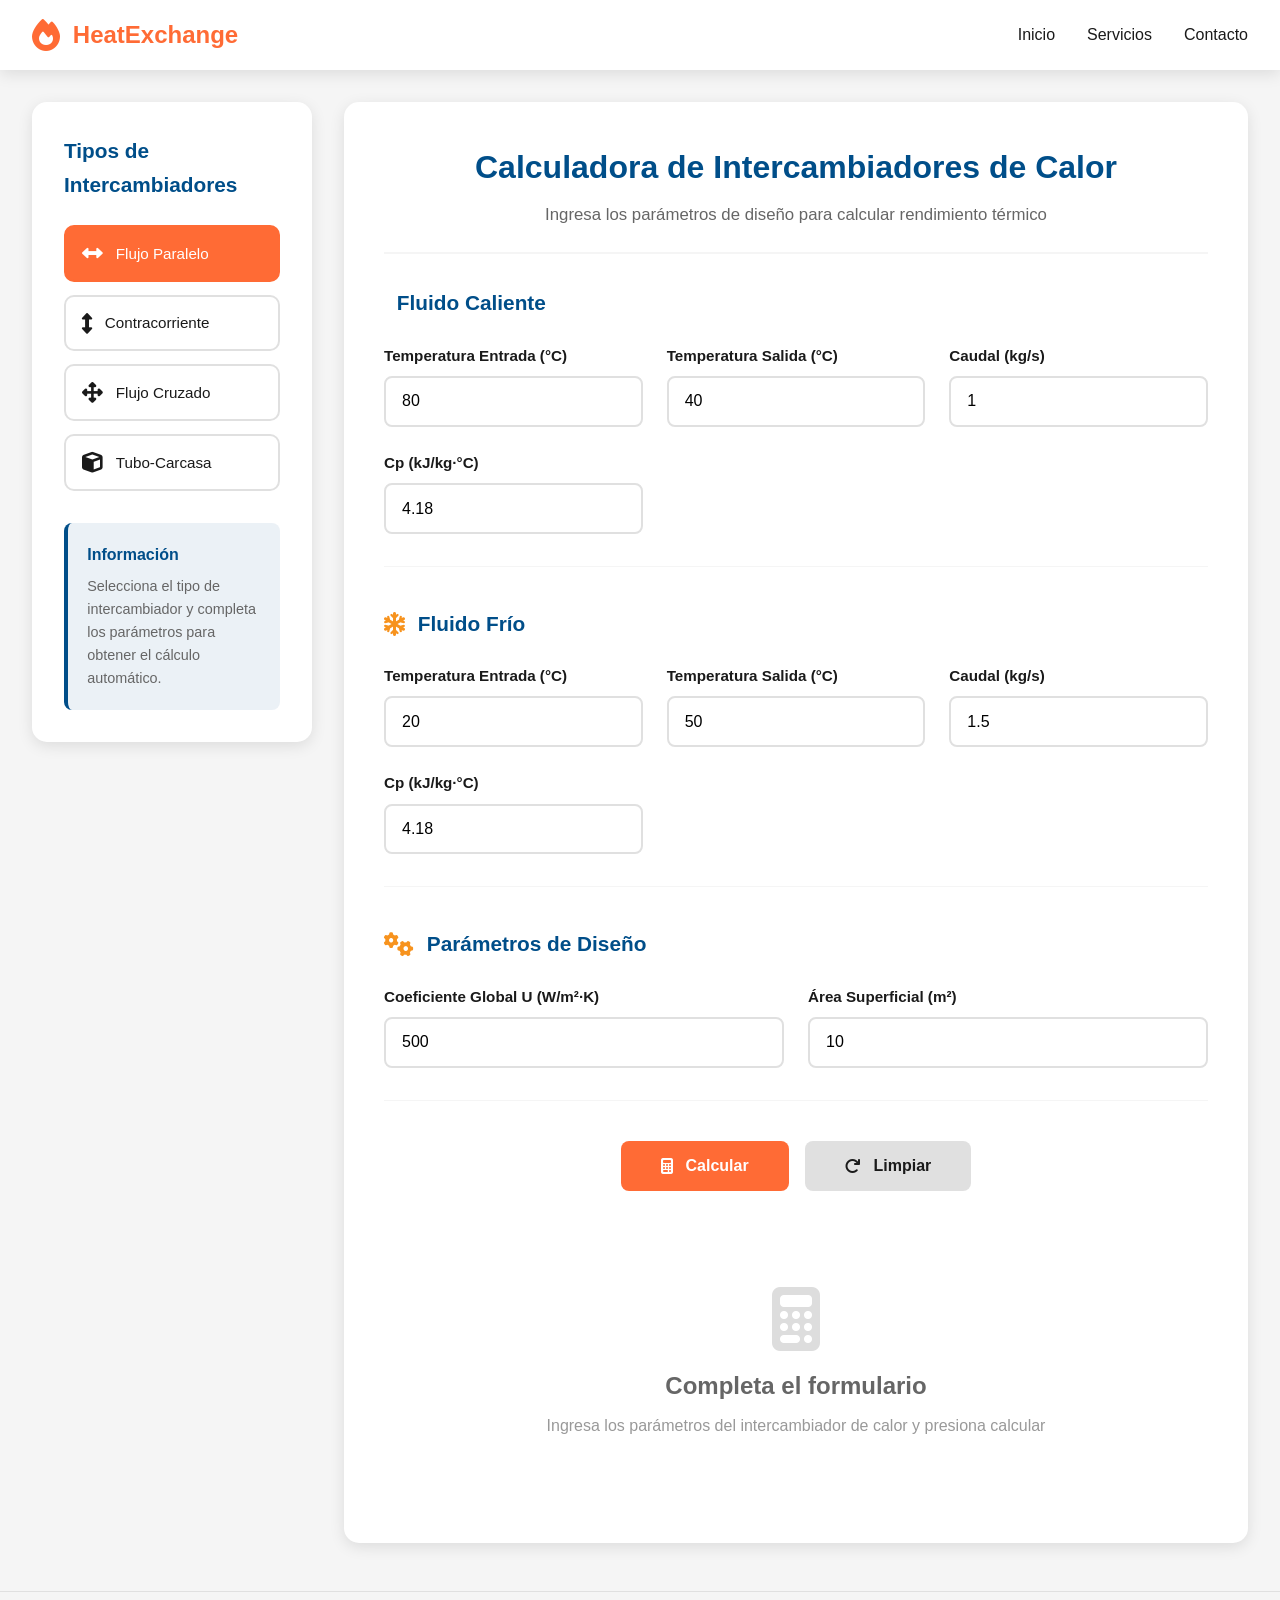
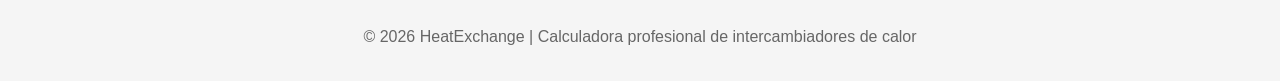
==== heat-calculadora.html @ 68f274b0 "primer edicion" ====
<!DOCTYPE html>
<html lang="es">
<head>
    <meta charset="UTF-8">
    <meta name="viewport" content="width=device-width, initial-scale=1.0">
    <title>Calculadora - Intercambiadores de Calor | HeatExchange</title>
    <link rel="stylesheet" href="heat-calculadora.css">
    <link rel="stylesheet" href="https://cdnjs.cloudflare.com/ajax/libs/font-awesome/6.4.0/css/all.min.css">
</head>
<body>
    <!-- Navbar -->
    <nav class="navbar">
        <div class="navbar-container">
            <div class="logo">
                <i class="fas fa-fire"></i>
                <span>HeatExchange</span>
            </div>
            <ul class="nav-menu">
                <li><a href="heat-index.html" class="nav-link">Inicio</a></li>
                <li><a href="heat-index.html#servicios" class="nav-link">Servicios</a></li>
                <li><a href="heat-index.html#contacto" class="nav-link">Contacto</a></li>
            </ul>
        </div>
    </nav>

    <!-- Main Container -->
    <div class="calculator-container">
        <!-- Sidebar -->
        <aside class="sidebar">
            <h2>Tipos de Intercambiadores</h2>
            <div class="exchanger-types">
                <button class="type-btn active" data-type="paralelo">
                    <i class="fas fa-arrows-alt-h"></i>
                    <span>Flujo Paralelo</span>
                </button>
                <button class="type-btn" data-type="contracorriente">
                    <i class="fas fa-arrows-alt-v"></i>
                    <span>Contracorriente</span>
                </button>
                <button class="type-btn" data-type="cruzado">
                    <i class="fas fa-arrows-alt"></i>
                    <span>Flujo Cruzado</span>
                </button>
                <button class="type-btn" data-type="tubo-carcasa">
                    <i class="fas fa-cube"></i>
                    <span>Tubo-Carcasa</span>
                </button>
            </div>

            <div class="info-box">
                <h3>Información</h3>
                <p>Selecciona el tipo de intercambiador y completa los parámetros para obtener el cálculo automático.</p>
            </div>
        </aside>

        <!-- Main Content -->
        <main class="main-content">
            <!-- Header -->
            <div class="calc-header">
                <h1>Calculadora de Intercambiadores de Calor</h1>
                <p>Ingresa los parámetros de diseño para calcular rendimiento térmico</p>
            </div>

            <!-- Form Section -->
            <div class="calculator-form">
                <div class="form-section">
                    <h2><i class="fas fa-fluid"></i> Fluido Caliente</h2>
                    <div class="form-grid">
                        <div class="form-group">
                            <label>Temperatura Entrada (°C)</label>
                            <input type="number" id="t_entrada_h" value="80" placeholder="Ej: 80">
                        </div>
                        <div class="form-group">
                            <label>Temperatura Salida (°C)</label>
                            <input type="number" id="t_salida_h" value="40" placeholder="Ej: 40">
                        </div>
                        <div class="form-group">
                            <label>Caudal (kg/s)</label>
                            <input type="number" id="caudal_h" value="1" step="0.1" placeholder="Ej: 1">
                        </div>
                        <div class="form-group">
                            <label>Cp (kJ/kg·°C)</label>
                            <input type="number" id="cp_h" value="4.18" step="0.01" placeholder="Ej: 4.18">
                        </div>
                    </div>
                </div>

                <div class="form-section">
                    <h2><i class="fas fa-snowflake"></i> Fluido Frío</h2>
                    <div class="form-grid">
                        <div class="form-group">
                            <label>Temperatura Entrada (°C)</label>
                            <input type="number" id="t_entrada_c" value="20" placeholder="Ej: 20">
                        </div>
                        <div class="form-group">
                            <label>Temperatura Salida (°C)</label>
                            <input type="number" id="t_salida_c" value="50" placeholder="Ej: 50">
                        </div>
                        <div class="form-group">
                            <label>Caudal (kg/s)</label>
                            <input type="number" id="caudal_c" value="1.5" step="0.1" placeholder="Ej: 1.5">
                        </div>
                        <div class="form-group">
                            <label>Cp (kJ/kg·°C)</label>
                            <input type="number" id="cp_c" value="4.18" step="0.01" placeholder="Ej: 4.18">
                        </div>
                    </div>
                </div>

                <div class="form-section">
                    <h2><i class="fas fa-cogs"></i> Parámetros de Diseño</h2>
                    <div class="form-grid">
                        <div class="form-group">
                            <label>Coeficiente Global U (W/m²·K)</label>
                            <input type="number" id="u_coeff" value="500" placeholder="Ej: 500">
                        </div>
                        <div class="form-group">
                            <label>Área Superficial (m²)</label>
                            <input type="number" id="area" value="10" step="0.1" placeholder="Ej: 10">
                        </div>
                    </div>
                </div>

                <div class="button-group">
                    <button id="calcular-btn" class="btn btn-calculate">
                        <i class="fas fa-calculator"></i> Calcular
                    </button>
                    <button id="limpiar-btn" class="btn btn-reset">
                        <i class="fas fa-redo"></i> Limpiar
                    </button>
                </div>
            </div>

            <!-- Results Section -->
            <div class="results-section" id="resultados" style="display: none;">
                <h2><i class="fas fa-chart-bar"></i> Resultados</h2>
                
                <div class="results-grid">
                    <div class="result-card">
                        <h3>Calor Transferido</h3>
                        <div class="result-value">
                            <span id="q-calor">0</span>
                            <span class="result-unit">kW</span>
                        </div>
                        <p class="result-label">Potencia térmica total</p>
                    </div>

                    <div class="result-card">
                        <h3>LMTD</h3>
                        <div class="result-value">
                            <span id="lmtd">0</span>
                            <span class="result-unit">°C</span>
                        </div>
                        <p class="result-label">Diferencia Media Logarítmica</p>
                    </div>

                    <div class="result-card">
                        <h3>Efectividad</h3>
                        <div class="result-value">
                            <span id="efectividad">0</span>
                            <span class="result-unit">%</span>
                        </div>
                        <p class="result-label">Eficiencia del intercambiador</p>
                    </div>

                    <div class="result-card">
                        <h3>NTU</h3>
                        <div class="result-value">
                            <span id="ntu">0</span>
                            <span class="result-unit">-</span>
                        </div>
                        <p class="result-label">Número de Unidades de Transferencia</p>
                    </div>
                </div>

                <div class="detailed-results">
                    <h3>Análisis Detallado</h3>
                    <table class="results-table">
                        <tbody>
                            <tr>
                                <td class="label">Caudal Caliente:</td>
                                <td id="detail-m_h">0 kg/s</td>
                            </tr>
                            <tr>
                                <td class="label">Caudal Frío:</td>
                                <td id="detail-m_c">0 kg/s</td>
                            </tr>
                            <tr>
                                <td class="label">ΔT Entrada Caliente:</td>
                                <td id="detail-dt_h">0 °C</td>
                            </tr>
                            <tr>
                                <td class="label">ΔT Entrada Frío:</td>
                                <td id="detail-dt_c">0 °C</td>
                            </tr>
                            <tr>
                                <td class="label">Calor Teórico Máximo:</td>
                                <td id="detail-q-max">0 kW</td>
                            </tr>
                            <tr>
                                <td class="label">Tipo de Intercambiador:</td>
                                <td id="detail-tipo">Flujo Paralelo</td>
                            </tr>
                        </tbody>
                    </table>
                </div>

                <div class="action-buttons">
                    <a href="heat-index.html#contacto" class="btn btn-primary">
                        <i class="fas fa-whatsapp"></i> Solicitar Acceso Completo
                    </a>
                    <button onclick="window.print()" class="btn btn-secondary">
                        <i class="fas fa-print"></i> Imprimir Resultados
                    </button>
                </div>
            </div>

            <!-- Empty State -->
            <div class="empty-state" id="empty-state">
                <i class="fas fa-calculator"></i>
                <h3>Completa el formulario</h3>
                <p>Ingresa los parámetros del intercambiador de calor y presiona calcular</p>
            </div>
        </main>
    </div>

    <!-- Footer -->
    <footer class="footer">
        <p>&copy; 2026 HeatExchange | Calculadora profesional de intercambiadores de calor</p>
    </footer>

    <script src="heat-calculadora.js"></script>
</body>
</html>
---- heat-calculadora.css ----
/* ============================================
   HEAT EXCHANGE - Calculadora de Intercambiadores
   2026 — Página de Cálculo Profesional
   ============================================ */

* {
    margin: 0;
    padding: 0;
    box-sizing: border-box;
}

:root {
    --primary-color: #FF6B35;
    --secondary-color: #004E89;
    --accent-color: #F7931E;
    --light-bg: #F5F5F5;
    --dark-text: #1A1A1A;
    --white: #FFFFFF;
    --success: #4CAF50;
    --warning: #FFC107;
    --danger: #f44336;
    --shadow: 0 4px 15px rgba(0, 0, 0, 0.1);
    --shadow-lg: 0 8px 30px rgba(0, 0, 0, 0.15);
    --transition: all 0.3s ease;
}

html {
    scroll-behavior: smooth;
    font-size: 16px;
}

body {
    font-family: 'Segoe UI', Tahoma, Geneva, Verdana, sans-serif;
    color: var(--dark-text);
    background: var(--light-bg);
    line-height: 1.6;
    overflow-x: hidden;
}

/* ============================================
   NAVBAR
   ============================================ */
.navbar {
    position: sticky;
    top: 0;
    z-index: 1000;
    background: var(--white);
    box-shadow: var(--shadow);
    padding: 1rem 0;
}

.navbar-container {
    max-width: 1400px;
    margin: 0 auto;
    padding: 0 2rem;
    display: flex;
    justify-content: space-between;
    align-items: center;
}

.logo {
    display: flex;
    align-items: center;
    gap: 0.8rem;
    font-size: 1.5rem;
    font-weight: 700;
    color: var(--primary-color);
    text-decoration: none;
}

.logo i {
    font-size: 2rem;
}

.nav-menu {
    display: flex;
    list-style: none;
    gap: 2rem;
}

.nav-link {
    text-decoration: none;
    color: var(--dark-text);
    font-weight: 500;
    transition: var(--transition);
}

.nav-link:hover {
    color: var(--primary-color);
}

/* ============================================
   LAYOUT PRINCIPAL
   ============================================ */
.calculator-container {
    display: grid;
    grid-template-columns: 280px 1fr;
    gap: 2rem;
    max-width: 1400px;
    margin: 2rem auto;
    padding: 0 2rem;
    min-height: calc(100vh - 200px);
}

/* ============================================
   SIDEBAR
   ============================================ */
.sidebar {
    background: var(--white);
    border-radius: 15px;
    padding: 2rem;
    height: fit-content;
    box-shadow: var(--shadow);
    position: sticky;
    top: 100px;
}

.sidebar h2 {
    font-size: 1.3rem;
    margin-bottom: 1.5rem;
    color: var(--secondary-color);
}

.exchanger-types {
    display: flex;
    flex-direction: column;
    gap: 0.8rem;
    margin-bottom: 2rem;
}

.type-btn {
    display: flex;
    align-items: center;
    gap: 0.8rem;
    padding: 1rem;
    border: 2px solid #e0e0e0;
    background: var(--white);
    border-radius: 10px;
    cursor: pointer;
    transition: var(--transition);
    font-size: 0.95rem;
    font-weight: 500;
    color: var(--dark-text);
}

.type-btn:hover {
    border-color: var(--primary-color);
    background: rgba(255, 107, 53, 0.05);
}

.type-btn.active {
    border-color: var(--primary-color);
    background: var(--primary-color);
    color: var(--white);
}

.type-btn i {
    font-size: 1.3rem;
}

.info-box {
    background: rgba(0, 78, 137, 0.08);
    border-left: 4px solid var(--secondary-color);
    padding: 1.2rem;
    border-radius: 8px;
}

.info-box h3 {
    font-size: 1rem;
    color: var(--secondary-color);
    margin-bottom: 0.5rem;
}

.info-box p {
    font-size: 0.9rem;
    color: #666;
    line-height: 1.6;
}

/* ============================================
   MAIN CONTENT
   ============================================ */
.main-content {
    background: var(--white);
    border-radius: 15px;
    padding: 2.5rem;
    box-shadow: var(--shadow);
}

.calc-header {
    text-align: center;
    margin-bottom: 2rem;
    padding-bottom: 1.5rem;
    border-bottom: 2px solid var(--light-bg);
}

.calc-header h1 {
    font-size: 2rem;
    color: var(--secondary-color);
    margin-bottom: 0.5rem;
}

.calc-header p {
    color: #666;
    font-size: 1.05rem;
}

/* ============================================
   FORMULARIO
   ============================================ */
.calculator-form {
    margin-bottom: 2rem;
}

.form-section {
    margin-bottom: 2.5rem;
    padding-bottom: 2rem;
    border-bottom: 1px solid var(--light-bg);
}

.form-section:last-of-type {
    border-bottom: none;
}

.form-section h2 {
    font-size: 1.3rem;
    color: var(--secondary-color);
    margin-bottom: 1.5rem;
    display: flex;
    align-items: center;
    gap: 0.8rem;
}

.form-section h2 i {
    font-size: 1.5rem;
    color: var(--accent-color);
}

.form-grid {
    display: grid;
    grid-template-columns: repeat(auto-fit, minmax(250px, 1fr));
    gap: 1.5rem;
}

.form-group {
    display: flex;
    flex-direction: column;
}

.form-group label {
    font-weight: 600;
    margin-bottom: 0.5rem;
    color: var(--dark-text);
    font-size: 0.95rem;
}

.form-group input {
    padding: 0.9rem 1rem;
    border: 2px solid #e0e0e0;
    border-radius: 8px;
    font-size: 1rem;
    transition: var(--transition);
    font-family: 'Segoe UI', sans-serif;
}

.form-group input:focus {
    outline: none;
    border-color: var(--primary-color);
    box-shadow: 0 0 0 3px rgba(255, 107, 53, 0.1);
    background: rgba(255, 107, 53, 0.02);
}

/* ============================================
   BOTONES
   ============================================ */
.button-group {
    display: flex;
    gap: 1rem;
    margin-top: 2rem;
    justify-content: center;
}

.btn {
    padding: 1rem 2.5rem;
    border-radius: 8px;
    font-size: 1rem;
    font-weight: 600;
    border: none;
    cursor: pointer;
    transition: var(--transition);
    display: inline-flex;
    align-items: center;
    gap: 0.8rem;
    text-decoration: none;
}

.btn-calculate {
    background: var(--primary-color);
    color: var(--white);
}

.btn-calculate:hover {
    transform: translateY(-2px);
    box-shadow: var(--shadow-lg);
    background: #e85a2a;
}

.btn-reset {
    background: #e0e0e0;
    color: var(--dark-text);
}

.btn-reset:hover {
    background: #d0d0d0;
    transform: translateY(-2px);
}

.btn-primary {
    background: var(--primary-color);
    color: var(--white);
}

.btn-primary:hover {
    background: #e85a2a;
    transform: translateY(-2px);
}

.btn-secondary {
    background: var(--secondary-color);
    color: var(--white);
}

.btn-secondary:hover {
    background: #003a66;
    transform: translateY(-2px);
}

/* ============================================
   RESULTADOS
   ============================================ */
.results-section {
    margin-top: 3rem;
}

.results-section h2 {
    font-size: 1.5rem;
    color: var(--secondary-color);
    margin-bottom: 2rem;
    display: flex;
    align-items: center;
    gap: 0.8rem;
}

.results-grid {
    display: grid;
    grid-template-columns: repeat(auto-fit, minmax(240px, 1fr));
    gap: 1.5rem;
    margin-bottom: 2.5rem;
}

.result-card {
    background: linear-gradient(135deg, #667eea 0%, #764ba2 100%);
    color: var(--white);
    padding: 1.8rem;
    border-radius: 12px;
    box-shadow: var(--shadow);
    transition: var(--transition);
}

.result-card:hover {
    transform: translateY(-5px);
    box-shadow: var(--shadow-lg);
}

.result-card h3 {
    font-size: 0.95rem;
    font-weight: 500;
    opacity: 0.9;
    margin-bottom: 1rem;
}

.result-value {
    font-size: 2.5rem;
    font-weight: 700;
    margin-bottom: 0.5rem;
    display: flex;
    align-items: baseline;
    gap: 0.5rem;
}

.result-unit {
    font-size: 1rem;
    font-weight: 500;
    opacity: 0.85;
}

.result-label {
    font-size: 0.85rem;
    opacity: 0.8;
}

/* ============================================
   RESULTADOS DETALLADOS
   ============================================ */
.detailed-results {
    background: var(--light-bg);
    padding: 2rem;
    border-radius: 12px;
    margin-bottom: 2rem;
}

.detailed-results h3 {
    font-size: 1.2rem;
    color: var(--secondary-color);
    margin-bottom: 1.5rem;
}

.results-table {
    width: 100%;
    border-collapse: collapse;
}

.results-table tr {
    border-bottom: 1px solid #e0e0e0;
}

.results-table tr:last-child {
    border-bottom: none;
}

.results-table td {
    padding: 1rem;
    font-size: 0.95rem;
}

.results-table .label {
    font-weight: 600;
    color: var(--secondary-color);
    width: 40%;
}

.results-table td:last-child {
    text-align: right;
    color: var(--primary-color);
    font-weight: 600;
}

/* ============================================
   ACTION BUTTONS
   ============================================ */
.action-buttons {
    display: flex;
    gap: 1rem;
    margin-top: 2rem;
    flex-wrap: wrap;
}

.action-buttons .btn {
    flex: 1;
    min-width: 200px;
    justify-content: center;
}

/* ============================================
   EMPTY STATE
   ============================================ */
.empty-state {
    text-align: center;
    padding: 4rem 2rem;
    color: #999;
}

.empty-state i {
    font-size: 4rem;
    color: #ddd;
    margin-bottom: 1rem;
}

.empty-state h3 {
    font-size: 1.5rem;
    color: #666;
    margin-bottom: 0.5rem;
}

.empty-state p {
    color: #999;
}

/* ============================================
   FOOTER
   ============================================ */
.footer {
    text-align: center;
    padding: 2rem;
    color: #666;
    border-top: 1px solid #e0e0e0;
    margin-top: 3rem;
}

/* ============================================
   RESPONSIVE
   ============================================ */
@media (max-width: 1024px) {
    .calculator-container {
        grid-template-columns: 1fr;
        gap: 1rem;
    }

    .sidebar {
        position: relative;
        top: auto;
    }

    .main-content {
        padding: 1.5rem;
    }

    .results-grid {
        grid-template-columns: repeat(2, 1fr);
    }
}

@media (max-width: 768px) {
    .calculator-container {
        margin: 1rem auto;
        padding: 0 1rem;
    }

    .main-content {
        padding: 1rem;
    }

    .form-grid {
        grid-template-columns: 1fr;
    }

    .button-group {
        flex-direction: column;
    }

    .button-group .btn {
        width: 100%;
    }

    .results-grid {
        grid-template-columns: 1fr;
    }

    .action-buttons {
        flex-direction: column;
    }

    .action-buttons .btn {
        width: 100%;
    }

    .calc-header h1 {
        font-size: 1.5rem;
    }

    .sidebar {
        padding: 1.5rem;
    }

    .exchanger-types {
        display: grid;
        grid-template-columns: 1fr 1fr;
        gap: 0.5rem;
    }

    .type-btn {
        flex-direction: column;
        padding: 0.8rem 0.5rem;
        font-size: 0.8rem;
        text-align: center;
    }

    .type-btn span {
        display: none;
    }

    .type-btn i {
        font-size: 1.5rem;
    }
}

@media (max-width: 480px) {
    .calculator-container {
        margin: 0.5rem auto;
        padding: 0 0.5rem;
    }

    .calc-header h1 {
        font-size: 1.2rem;
    }

    .form-section h2 {
        font-size: 1.1rem;
    }

    .results-table {
        font-size: 0.85rem;
    }

    .results-table td {
        padding: 0.8rem 0.5rem;
    }

    .result-card h3 {
        font-size: 0.85rem;
    }

    .result-value {
        font-size: 2rem;
    }

    .navbar-container {
        padding: 0 1rem;
    }

    .nav-menu {
        gap: 1rem;
        font-size: 0.9rem;
    }
}

@media print {
    .navbar,
    .sidebar,
    .button-group,
    .action-buttons,
    .footer {
        display: none;
    }

    .calculator-container {
        grid-template-columns: 1fr;
        margin: 0;
        padding: 0;
    }

    .main-content {
        box-shadow: none;
        padding: 0;
    }

    body {
        background: var(--white);
    }
}
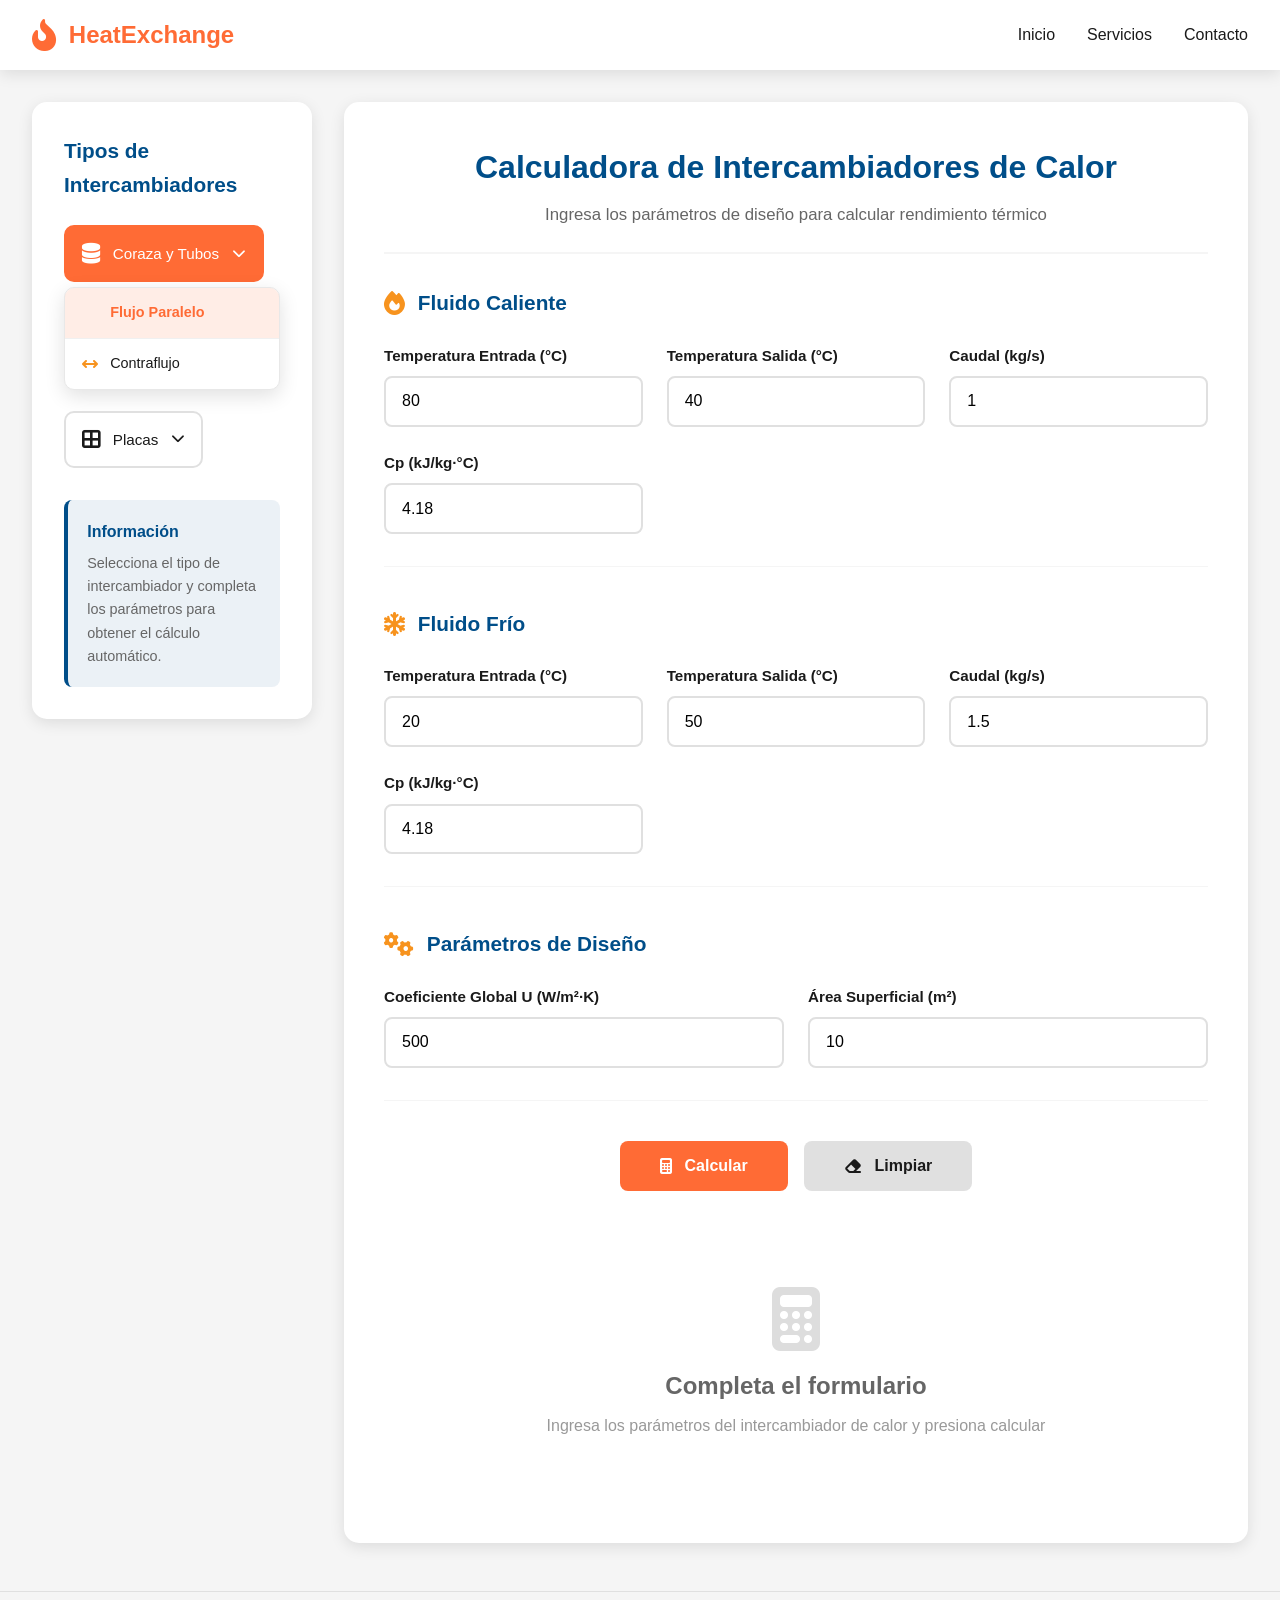
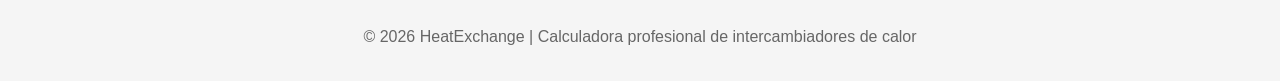
==== commit 64c29569: "se agregoheattipos" ====
--- a/heat-calculadora.html
+++ b/heat-calculadora.html
@@ -8,133 +8,169 @@
     <link rel="stylesheet" href="https://cdnjs.cloudflare.com/ajax/libs/font-awesome/6.4.0/css/all.min.css">
 </head>
 <body>
-    <!-- Navbar -->
+
+    <!-- NAVBAR -->
     <nav class="navbar">
         <div class="navbar-container">
-            <div class="logo">
-                <i class="fas fa-fire"></i>
-                <span>HeatExchange</span>
-            </div>
+            <!-- LOGO CORREGIDO: ahora redirige a index.html -->
+            <a href="index.html" class="logo">
+                <i class="fas fa-fire-flame-curved"></i>
+                HeatExchange
+            </a>
             <ul class="nav-menu">
-                <li><a href="heat-index.html" class="nav-link">Inicio</a></li>
-                <li><a href="heat-index.html#servicios" class="nav-link">Servicios</a></li>
-                <li><a href="heat-index.html#contacto" class="nav-link">Contacto</a></li>
+                <li><a href="index.html" class="nav-link">Inicio</a></li>
+                <li><a href="index.html#servicios" class="nav-link">Servicios</a></li>
+                <li><a href="index.html#contacto" class="nav-link">Contacto</a></li>
             </ul>
         </div>
     </nav>
 
-    <!-- Main Container -->
+    <!-- CONTENEDOR PRINCIPAL -->
     <div class="calculator-container">
-        <!-- Sidebar -->
+
+        <!-- SIDEBAR -->
         <aside class="sidebar">
             <h2>Tipos de Intercambiadores</h2>
+
             <div class="exchanger-types">
-                <button class="type-btn active" data-type="paralelo">
-                    <i class="fas fa-arrows-alt-h"></i>
-                    <span>Flujo Paralelo</span>
-                </button>
-                <button class="type-btn" data-type="contracorriente">
-                    <i class="fas fa-arrows-alt-v"></i>
-                    <span>Contracorriente</span>
-                </button>
-                <button class="type-btn" data-type="cruzado">
-                    <i class="fas fa-arrows-alt"></i>
-                    <span>Flujo Cruzado</span>
-                </button>
-                <button class="type-btn" data-type="tubo-carcasa">
-                    <i class="fas fa-cube"></i>
-                    <span>Tubo-Carcasa</span>
-                </button>
-            </div>
-
+
+                <!-- CORAZA Y TUBOS — con ícono nuevo -->
+                <div class="dropdown">
+                    <button class="type-btn active" data-type="coraza-tubos">
+                        <i class="fas fa-database"></i>
+                        <span>Coraza y Tubos</span>
+                        <i class="fas fa-chevron-down dropdown-icon"></i>
+                    </button>
+                    <div class="dropdown-menu show">
+                        <!-- Flujo Paralelo: dos flechas misma dirección -->
+                        <a href="#" class="dropdown-item active" data-flow="paralelo">
+                            <i class="fas fa-arrows-right"></i>
+                            <span>Flujo Paralelo</span>
+                        </a>
+                        <!-- Contraflujo: flechas direcciones opuestas -->
+                        <a href="#" class="dropdown-item" data-flow="contraflujo">
+                            <i class="fas fa-arrows-left-right"></i>
+                            <span>Contraflujo</span>
+                        </a>
+                    </div>
+                </div>
+
+                <!-- PLACAS -->
+                <div class="dropdown">
+                    <button class="type-btn" data-type="placas">
+                        <i class="fas fa-border-all"></i>
+                        <span>Placas</span>
+                        <i class="fas fa-chevron-down dropdown-icon"></i>
+                    </button>
+                    <div class="dropdown-menu">
+                        <a href="#" class="dropdown-item" data-flow="paralelo">
+                            <i class="fas fa-arrows-right"></i>
+                            <span>Flujo Paralelo</span>
+                        </a>
+                        <a href="#" class="dropdown-item" data-flow="contraflujo">
+                            <i class="fas fa-arrows-left-right"></i>
+                            <span>Contraflujo</span>
+                        </a>
+                    </div>
+                </div>
+
+            </div>
+
+            <!-- Info Box -->
             <div class="info-box">
                 <h3>Información</h3>
                 <p>Selecciona el tipo de intercambiador y completa los parámetros para obtener el cálculo automático.</p>
             </div>
         </aside>
 
-        <!-- Main Content -->
+        <!-- MAIN CONTENT -->
         <main class="main-content">
-            <!-- Header -->
+
             <div class="calc-header">
                 <h1>Calculadora de Intercambiadores de Calor</h1>
                 <p>Ingresa los parámetros de diseño para calcular rendimiento térmico</p>
             </div>
 
-            <!-- Form Section -->
-            <div class="calculator-form">
+            <!-- FORMULARIO -->
+            <form class="calculator-form" id="calc-form">
+
+                <!-- Fluido Caliente -->
                 <div class="form-section">
-                    <h2><i class="fas fa-fluid"></i> Fluido Caliente</h2>
+                    <h2><i class="fas fa-fire"></i> Fluido Caliente</h2>
                     <div class="form-grid">
                         <div class="form-group">
-                            <label>Temperatura Entrada (°C)</label>
-                            <input type="number" id="t_entrada_h" value="80" placeholder="Ej: 80">
-                        </div>
-                        <div class="form-group">
-                            <label>Temperatura Salida (°C)</label>
-                            <input type="number" id="t_salida_h" value="40" placeholder="Ej: 40">
-                        </div>
-                        <div class="form-group">
-                            <label>Caudal (kg/s)</label>
-                            <input type="number" id="caudal_h" value="1" step="0.1" placeholder="Ej: 1">
-                        </div>
-                        <div class="form-group">
-                            <label>Cp (kJ/kg·°C)</label>
-                            <input type="number" id="cp_h" value="4.18" step="0.01" placeholder="Ej: 4.18">
-                        </div>
-                    </div>
-                </div>
-
+                            <label for="t_entrada_h">Temperatura Entrada (°C)</label>
+                            <input type="number" id="t_entrada_h" step="0.1" value="80">
+                        </div>
+                        <div class="form-group">
+                            <label for="t_salida_h">Temperatura Salida (°C)</label>
+                            <input type="number" id="t_salida_h" step="0.1" value="40">
+                        </div>
+                        <div class="form-group">
+                            <label for="caudal_h">Caudal (kg/s)</label>
+                            <input type="number" id="caudal_h" step="0.01" value="1">
+                        </div>
+                        <div class="form-group">
+                            <label for="cp_h">Cp (kJ/kg·°C)</label>
+                            <input type="number" id="cp_h" step="0.01" value="4.18">
+                        </div>
+                    </div>
+                </div>
+
+                <!-- Fluido Frío -->
                 <div class="form-section">
                     <h2><i class="fas fa-snowflake"></i> Fluido Frío</h2>
                     <div class="form-grid">
                         <div class="form-group">
-                            <label>Temperatura Entrada (°C)</label>
-                            <input type="number" id="t_entrada_c" value="20" placeholder="Ej: 20">
-                        </div>
-                        <div class="form-group">
-                            <label>Temperatura Salida (°C)</label>
-                            <input type="number" id="t_salida_c" value="50" placeholder="Ej: 50">
-                        </div>
-                        <div class="form-group">
-                            <label>Caudal (kg/s)</label>
-                            <input type="number" id="caudal_c" value="1.5" step="0.1" placeholder="Ej: 1.5">
-                        </div>
-                        <div class="form-group">
-                            <label>Cp (kJ/kg·°C)</label>
-                            <input type="number" id="cp_c" value="4.18" step="0.01" placeholder="Ej: 4.18">
-                        </div>
-                    </div>
-                </div>
-
+                            <label for="t_entrada_c">Temperatura Entrada (°C)</label>
+                            <input type="number" id="t_entrada_c" step="0.1" value="20">
+                        </div>
+                        <div class="form-group">
+                            <label for="t_salida_c">Temperatura Salida (°C)</label>
+                            <input type="number" id="t_salida_c" step="0.1" value="50">
+                        </div>
+                        <div class="form-group">
+                            <label for="caudal_c">Caudal (kg/s)</label>
+                            <input type="number" id="caudal_c" step="0.01" value="1.5">
+                        </div>
+                        <div class="form-group">
+                            <label for="cp_c">Cp (kJ/kg·°C)</label>
+                            <input type="number" id="cp_c" step="0.01" value="4.18">
+                        </div>
+                    </div>
+                </div>
+
+                <!-- Parámetros de Diseño -->
                 <div class="form-section">
                     <h2><i class="fas fa-cogs"></i> Parámetros de Diseño</h2>
                     <div class="form-grid">
                         <div class="form-group">
-                            <label>Coeficiente Global U (W/m²·K)</label>
-                            <input type="number" id="u_coeff" value="500" placeholder="Ej: 500">
-                        </div>
-                        <div class="form-group">
-                            <label>Área Superficial (m²)</label>
-                            <input type="number" id="area" value="10" step="0.1" placeholder="Ej: 10">
-                        </div>
-                    </div>
-                </div>
-
+                            <label for="u_coeff">Coeficiente Global U (W/m²·K)</label>
+                            <input type="number" id="u_coeff" step="1" value="500">
+                        </div>
+                        <div class="form-group">
+                            <label for="area">Área Superficial (m²)</label>
+                            <input type="number" id="area" step="0.1" value="10">
+                        </div>
+                    </div>
+                </div>
+
+                <!-- Botones -->
                 <div class="button-group">
-                    <button id="calcular-btn" class="btn btn-calculate">
+                    <button type="button" class="btn btn-calculate" id="calcular-btn">
                         <i class="fas fa-calculator"></i> Calcular
                     </button>
-                    <button id="limpiar-btn" class="btn btn-reset">
-                        <i class="fas fa-redo"></i> Limpiar
-                    </button>
-                </div>
-            </div>
-
-            <!-- Results Section -->
+                    <button type="button" class="btn btn-reset" id="limpiar-btn">
+                        <i class="fas fa-eraser"></i> Limpiar
+                    </button>
+                </div>
+
+            </form>
+
+            <!-- RESULTADOS -->
             <div class="results-section" id="resultados" style="display: none;">
                 <h2><i class="fas fa-chart-bar"></i> Resultados</h2>
-                
+
                 <div class="results-grid">
                     <div class="result-card">
                         <h3>Calor Transferido</h3>
@@ -142,74 +178,71 @@
                             <span id="q-calor">0</span>
                             <span class="result-unit">kW</span>
                         </div>
-                        <p class="result-label">Potencia térmica total</p>
-                    </div>
-
+                        <div class="result-label">Potencia térmica total</div>
+                    </div>
                     <div class="result-card">
                         <h3>LMTD</h3>
                         <div class="result-value">
                             <span id="lmtd">0</span>
                             <span class="result-unit">°C</span>
                         </div>
-                        <p class="result-label">Diferencia Media Logarítmica</p>
-                    </div>
-
+                        <div class="result-label">Diferencia Media Logarítmica</div>
+                    </div>
                     <div class="result-card">
                         <h3>Efectividad</h3>
                         <div class="result-value">
                             <span id="efectividad">0</span>
                             <span class="result-unit">%</span>
                         </div>
-                        <p class="result-label">Eficiencia del intercambiador</p>
-                    </div>
-
+                        <div class="result-label">Eficiencia del intercambiador</div>
+                    </div>
                     <div class="result-card">
                         <h3>NTU</h3>
                         <div class="result-value">
                             <span id="ntu">0</span>
                             <span class="result-unit">-</span>
                         </div>
-                        <p class="result-label">Número de Unidades de Transferencia</p>
-                    </div>
-                </div>
-
+                        <div class="result-label">Número de Unidades de Transferencia</div>
+                    </div>
+                </div>
+
+                <!-- Resultados Detallados -->
                 <div class="detailed-results">
                     <h3>Análisis Detallado</h3>
                     <table class="results-table">
-                        <tbody>
-                            <tr>
-                                <td class="label">Caudal Caliente:</td>
-                                <td id="detail-m_h">0 kg/s</td>
-                            </tr>
-                            <tr>
-                                <td class="label">Caudal Frío:</td>
-                                <td id="detail-m_c">0 kg/s</td>
-                            </tr>
-                            <tr>
-                                <td class="label">ΔT Entrada Caliente:</td>
-                                <td id="detail-dt_h">0 °C</td>
-                            </tr>
-                            <tr>
-                                <td class="label">ΔT Entrada Frío:</td>
-                                <td id="detail-dt_c">0 °C</td>
-                            </tr>
-                            <tr>
-                                <td class="label">Calor Teórico Máximo:</td>
-                                <td id="detail-q-max">0 kW</td>
-                            </tr>
-                            <tr>
-                                <td class="label">Tipo de Intercambiador:</td>
-                                <td id="detail-tipo">Flujo Paralelo</td>
-                            </tr>
-                        </tbody>
+                        <tr>
+                            <td class="label">Caudal Caliente:</td>
+                            <td id="detail-m_h">0 kg/s</td>
+                        </tr>
+                        <tr>
+                            <td class="label">Caudal Frío:</td>
+                            <td id="detail-m_c">0 kg/s</td>
+                        </tr>
+                        <tr>
+                            <td class="label">ΔT Entrada Caliente:</td>
+                            <td id="detail-dt_h">0 °C</td>
+                        </tr>
+                        <tr>
+                            <td class="label">ΔT Entrada Frío:</td>
+                            <td id="detail-dt_c">0 °C</td>
+                        </tr>
+                        <tr>
+                            <td class="label">Calor Teórico Máximo:</td>
+                            <td id="detail-q-max">0 kW</td>
+                        </tr>
+                        <tr>
+                            <td class="label">Tipo de Intercambiador:</td>
+                            <td id="detail-tipo">Flujo Paralelo</td>
+                        </tr>
                     </table>
                 </div>
 
+                <!-- Botones de acción -->
                 <div class="action-buttons">
-                    <a href="heat-index.html#contacto" class="btn btn-primary">
-                        <i class="fas fa-whatsapp"></i> Solicitar Acceso Completo
+                    <a href="index.html#contacto" class="btn btn-primary">
+                        <i class="fas fa-envelope"></i> Solicitar Acceso Completo
                     </a>
-                    <button onclick="window.print()" class="btn btn-secondary">
+                    <button class="btn btn-secondary" onclick="window.print()">
                         <i class="fas fa-print"></i> Imprimir Resultados
                     </button>
                 </div>
@@ -221,14 +254,15 @@
                 <h3>Completa el formulario</h3>
                 <p>Ingresa los parámetros del intercambiador de calor y presiona calcular</p>
             </div>
+
         </main>
     </div>
 
-    <!-- Footer -->
+    <!-- FOOTER -->
     <footer class="footer">
-        <p>&copy; 2026 HeatExchange | Calculadora profesional de intercambiadores de calor</p>
+        <p>© 2026 HeatExchange | Calculadora profesional de intercambiadores de calor</p>
     </footer>
 
     <script src="heat-calculadora.js"></script>
 </body>
-</html>
+</html>
--- a/heat-calculadora.css
+++ b/heat-calculadora.css
@@ -158,6 +158,86 @@
     font-size: 1.3rem;
 }
 
+/* ============================================
+   DROPDOWN DE TIPOS DE FLUJO
+   ============================================ */
+.dropdown {
+    position: relative;
+}
+
+.dropdown-menu {
+    display: none;
+    margin-top: 0.3rem;
+    margin-bottom: 0.5rem;
+    background: var(--white);
+    border: 1px solid #e8e8e8;
+    border-radius: 10px;
+    box-shadow: 0 6px 20px rgba(0, 0, 0, 0.12);
+    overflow: hidden;
+    animation: dropdownFade 0.2s ease;
+}
+
+@keyframes dropdownFade {
+    from {
+        opacity: 0;
+        transform: translateY(-8px);
+    }
+    to {
+        opacity: 1;
+        transform: translateY(0);
+    }
+}
+
+.dropdown-menu.show {
+    display: block;
+}
+
+.dropdown-item {
+    display: flex;
+    align-items: center;
+    gap: 0.7rem;
+    padding: 0.85rem 1rem;
+    text-decoration: none;
+    color: var(--dark-text);
+    font-size: 0.9rem;
+    font-weight: 500;
+    transition: var(--transition);
+    border-bottom: 1px solid #f0f0f0;
+}
+
+.dropdown-item:last-child {
+    border-bottom: none;
+}
+
+.dropdown-item:hover {
+    background: rgba(255, 107, 53, 0.08);
+    color: var(--primary-color);
+}
+
+.dropdown-item.active {
+    background: rgba(255, 107, 53, 0.12);
+    color: var(--primary-color);
+    font-weight: 600;
+}
+
+.dropdown-item i {
+    font-size: 1rem;
+    color: var(--accent-color);
+    width: 18px;
+    text-align: center;
+}
+
+.dropdown-icon {
+    margin-left: auto;
+    transition: transform 0.3s ease;
+    font-size: 0.85rem !important;
+}
+
+.dropdown-icon.rotate {
+    transform: rotate(180deg);
+}
+
+
 .info-box {
     background: rgba(0, 78, 137, 0.08);
     border-left: 4px solid var(--secondary-color);
